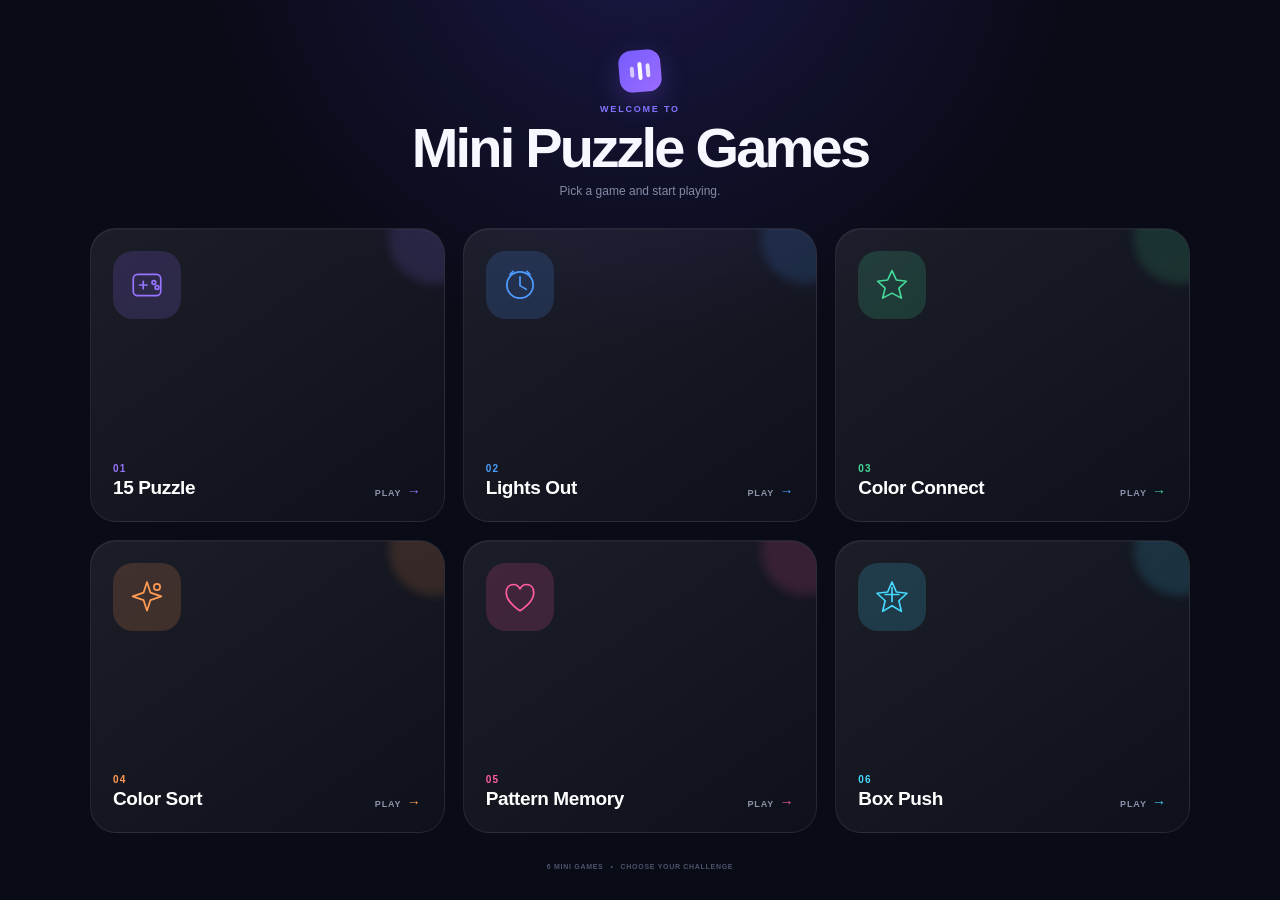
==== index.html @ 1671855d "Add puzzle games" ====
<!DOCTYPE html>
<html lang="en">
<head>
  <meta charset="UTF-8">
  <meta name="viewport" content="width=device-width, initial-scale=1.0">
  <meta name="theme-color" content="#090b16">
  <title>Mini Puzzle Games</title>
  <link rel="stylesheet" href="style.css">
</head>

<body>

  <main class="launcher">

    <header class="hero">
      <div class="logo-mark">
        <span></span>
        <span></span>
        <span></span>
      </div>

      <p class="eyebrow">WELCOME TO</p>
      <h1>Mini Puzzle Games</h1>
      <p class="subtitle">Pick a game and start playing.</p>
    </header>

    <section class="games" aria-label="Mini puzzle games">

      <a class="game-card purple" href="puzzle1/index.html">
        <div class="icon">
          <svg viewBox="0 0 64 64" aria-hidden="true">
            <rect x="10" y="15" width="44" height="34" rx="7"/>
            <path d="M20 32h12M26 26v12"/>
            <circle cx="43" cy="28" r="3"/>
            <circle cx="48" cy="36" r="3"/>
          </svg>
        </div>
        <div class="game-info">
          <span class="game-number">01</span>
          <h2>15 Puzzle</h2>
          <span class="play">PLAY <b>→</b></span>
        </div>
      </a>

      <a class="game-card blue" href="puzzle2/index.html">
        <div class="icon">
          <svg viewBox="0 0 64 64" aria-hidden="true">
            <circle cx="32" cy="32" r="21"/>
            <path d="M32 19v14l10 6"/>
            <path d="M21 10l-5 5M43 10l5 5"/>
          </svg>
        </div>
        <div class="game-info">
          <span class="game-number">02</span>
          <h2>Lights Out</h2>
          <span class="play">PLAY <b>→</b></span>
        </div>
      </a>

      <a class="game-card green" href="puzzle3/index.html">
        <div class="icon">
          <svg viewBox="0 0 64 64" aria-hidden="true">
            <path d="M32 9l7 15 16 2-12 11 4 16-15-8-15 8 4-16-12-11 16-2z"/>
          </svg>
        </div>
        <div class="game-info">
          <span class="game-number">03</span>
          <h2>Color Connect</h2>
          <span class="play">PLAY <b>→</b></span>
        </div>
      </a>

      <a class="game-card orange" href="puzzle4/index.html">
        <div class="icon">
          <svg viewBox="0 0 64 64" aria-hidden="true">
            <path d="M32 8l5.5 17L55 31l-17.5 6L32 54l-5.5-17L9 31l17.5-6z"/>
            <circle cx="48" cy="16" r="5"/>
          </svg>
        </div>
        <div class="game-info">
          <span class="game-number">04</span>
          <h2>Color Sort</h2>
          <span class="play">PLAY <b>→</b></span>
        </div>
      </a>

      <a class="game-card pink" href="puzzle5/index.html">
        <div class="icon">
          <svg viewBox="0 0 64 64" aria-hidden="true">
            <path d="M32 54S10 41 10 25c0-8 5-13 12-13 5 0 8 3 10 7 2-4 5-7 10-7 7 0 12 5 12 13 0 16-22 29-22 29z"/>
          </svg>
        </div>
        <div class="game-info">
          <span class="game-number">05</span>
          <h2>Pattern Memory</h2>
          <span class="play">PLAY <b>→</b></span>
        </div>
      </a>

      <a class="game-card cyan" href="puzzle6/index.html">
        <div class="icon">
          <svg viewBox="0 0 64 64" aria-hidden="true">
            <path d="M32 8l7 16 17 2-13 12 4 17-15-9-15 9 4-17L8 26l17-2z"/>
            <path d="M32 17v22M21 28h22"/>
          </svg>
        </div>
        <div class="game-info">
          <span class="game-number">06</span>
          <h2>Box Push</h2>
          <span class="play">PLAY <b>→</b></span>
        </div>
      </a>

    </section>

    <footer>
      <span>6 MINI GAMES</span>
      <span>•</span>
      <span>CHOOSE YOUR CHALLENGE</span>
    </footer>

  </main>

  <script src="app.js"></script>
</body>
</html>
---- style.css ----
:root {
  --bg: #090b16;
  --card: #111525;
  --text: #f7f8ff;
  --muted: #858ba5;
  --border: rgba(255,255,255,.08);
}

* {
  box-sizing: border-box;
  margin: 0;
  padding: 0;
}

html,
body {
  width: 100%;
  min-height: 100%;
}

body {
  min-height: 100vh;
  min-height: 100dvh;

  background:
    radial-gradient(
      circle at 50% -10%,
      rgba(92,72,255,.20),
      transparent 38%
    ),
    var(--bg);

  color: var(--text);

  font-family:
    -apple-system,
    BlinkMacSystemFont,
    "Segoe UI",
    Roboto,
    Helvetica,
    Arial,
    sans-serif;

  overflow-x: hidden;
}

a {
  -webkit-tap-highlight-color: transparent;
}

/* =========================
   MAIN VIEWPORT
========================= */

.launcher {
  width: min(100% - 28px, 1100px);

  min-height: 100dvh;

  margin: 0 auto;

  padding:
    max(20px, env(safe-area-inset-top))
    0
    max(16px, env(safe-area-inset-bottom));

  display: grid;

  grid-template-rows: auto 1fr auto;

  gap: 18px;
}

/* =========================
   HEADER
========================= */

.hero {
  text-align: center;
}

.logo-mark {
  width: 42px;
  height: 42px;

  margin: 0 auto 12px;

  border-radius: 13px;

  display: flex;
  align-items: center;
  justify-content: center;

  gap: 4px;

  background: linear-gradient(
    135deg,
    #765cff,
    #9b6cff
  );

  box-shadow:
    0 10px 28px rgba(118,92,255,.28);

  transform: rotate(-5deg);
}

.logo-mark span {
  width: 4px;
  height: 18px;

  border-radius: 5px;

  background: white;
}

.logo-mark span:nth-child(1) {
  height: 11px;
  opacity: .65;
}

.logo-mark span:nth-child(3) {
  height: 14px;
  opacity: .8;
}

.eyebrow {
  color: #8275ff;

  font-size: 9px;
  font-weight: 800;

  letter-spacing: .2em;

  margin-bottom: 6px;
}

h1 {
  font-size: clamp(30px, 9vw, 56px);

  line-height: 1;

  letter-spacing: -.05em;

  font-weight: 900;
}

.subtitle {
  margin-top: 8px;

  color: var(--muted);

  font-size: 12px;
}

/* =========================
   GAME GRID
========================= */

.games {
  min-height: 0;

  display: grid;

  grid-template-columns: repeat(2, minmax(0, 1fr));

  grid-template-rows: repeat(3, minmax(0, 1fr));

  gap: 10px;
}

/* =========================
   GAME CARD
========================= */

.game-card {
  position: relative;

  min-width: 0;
  min-height: 0;

  padding: 13px;

  border: 1px solid var(--border);

  border-radius: 20px;

  overflow: hidden;

  text-decoration: none;

  color: white;

  background:
    linear-gradient(
      145deg,
      rgba(255,255,255,.075),
      rgba(255,255,255,.025)
    );

  box-shadow:
    inset 0 1px 0 rgba(255,255,255,.04);

  transition:
    transform .2s ease,
    border-color .2s ease,
    box-shadow .2s ease;

  display: flex;
  flex-direction: column;
}

/* decorative glow */

.game-card::before {
  content: "";

  position: absolute;

  width: 90px;
  height: 90px;

  right: -35px;
  top: -35px;

  border-radius: 50%;

  background: var(--accent);

  opacity: .14;

  filter: blur(5px);

  pointer-events: none;
}

.game-card:active {
  transform: scale(.96);
}

/* =========================
   ICON
========================= */

.icon {
  width: 44px;
  height: 44px;

  flex-shrink: 0;

  display: grid;
  place-items: center;

  border-radius: 14px;

  background:
    color-mix(
      in srgb,
      var(--accent) 17%,
      transparent
    );

  color: var(--accent);
}

.icon svg {
  width: 27px;
  height: 27px;

  fill: none;

  stroke: currentColor;

  stroke-width: 2.7;

  stroke-linecap: round;
  stroke-linejoin: round;
}

/* =========================
   CARD INFO
========================= */

.game-info {
  margin-top: auto;

  position: relative;

  padding-top: 8px;
}

.game-number {
  display: block;

  color: var(--accent);

  font-size: 8px;

  font-weight: 800;

  letter-spacing: .12em;

  margin-bottom: 3px;
}

.game-info h2 {
  font-size: clamp(13px, 3.5vw, 18px);

  font-weight: 800;

  letter-spacing: -.02em;

  white-space: nowrap;

  overflow: hidden;

  text-overflow: ellipsis;

  padding-right: 35px;
}

.play {
  position: absolute;

  right: 0;
  bottom: 0;

  color: #8d93aa;

  font-size: 7px;

  font-weight: 800;

  letter-spacing: .1em;
}

.play b {
  color: var(--accent);

  font-size: 14px;

  margin-left: 2px;
}

/* =========================
   COLORS
========================= */

.purple { --accent: #9674ff; }
.blue   { --accent: #4d9cff; }
.green  { --accent: #45d99a; }
.orange { --accent: #ff9b54; }
.pink   { --accent: #ff5d9e; }
.cyan   { --accent: #45d9ff; }

/* =========================
   FOOTER
========================= */

footer {
  display: flex;

  justify-content: center;
  align-items: center;

  gap: 7px;

  color: #4e536b;

  font-size: 7px;

  font-weight: 700;

  letter-spacing: .1em;
}

/* =========================
   TALLER PHONES
========================= */

@media (min-height: 700px) and (max-width: 649px) {

  .launcher {
    padding-top: max(28px, env(safe-area-inset-top));

    gap: 22px;
  }

  .logo-mark {
    width: 46px;
    height: 46px;
  }

  .games {
    gap: 12px;
  }

  .game-card {
    padding: 15px;
    border-radius: 21px;
  }

  .icon {
    width: 50px;
    height: 50px;
  }

  .icon svg {
    width: 30px;
    height: 30px;
  }
}

/* =========================
   SHORT PHONES
========================= */

@media (max-height: 650px) and (max-width: 649px) {

  .launcher {
    padding-top: max(12px, env(safe-area-inset-top));

    gap: 10px;
  }

  .hero {
    display: grid;

    grid-template-columns: auto 1fr;

    column-gap: 10px;

    text-align: left;

    align-items: center;
  }

  .logo-mark {
    grid-row: span 2;

    width: 38px;
    height: 38px;

    margin: 0;
  }

  .eyebrow {
    margin: 0;
  }

  h1 {
    font-size: 26px;
  }

  .subtitle {
    display: none;
  }

  .games {
    gap: 8px;
  }

  .game-card {
    padding: 10px;

    border-radius: 16px;
  }

  .icon {
    width: 38px;
    height: 38px;

    border-radius: 11px;
  }

  .icon svg {
    width: 23px;
    height: 23px;
  }

  .game-info {
    padding-top: 4px;
  }

  .game-number {
    font-size: 7px;
    margin-bottom: 2px;
  }

  .game-info h2 {
    font-size: 12px;
  }

  .play {
    font-size: 6px;
  }

  .play b {
    font-size: 11px;
  }

  footer {
    display: none;
  }
}

/* =========================
   TABLET / DESKTOP
========================= */

@media (min-width: 650px) {

  .launcher {
    padding-top: 50px;

    padding-bottom: 30px;

    gap: 30px;
  }

  .hero {
    margin-bottom: 0;
  }

  .games {
    grid-template-columns: repeat(3, minmax(0, 1fr));

    grid-template-rows: repeat(2, minmax(0, 1fr));

    gap: 18px;
  }

  .game-card {
    padding: 22px;

    border-radius: 26px;
  }

  .icon {
    width: 68px;
    height: 68px;

    border-radius: 20px;
  }

  .icon svg {
    width: 40px;
    height: 40px;
  }

  .game-number {
    font-size: 10px;
  }

  .game-info h2 {
    font-size: 19px;
  }

  .play {
    font-size: 9px;
  }
}

/* =========================
   DESKTOP HOVER
========================= */

@media (min-width: 900px) {

  .game-card:hover {
    transform: translateY(-4px);

    border-color:
      color-mix(
        in srgb,
        var(--accent) 55%,
        transparent
      );

    box-shadow:
      0 18px 40px rgba(0,0,0,.25),
      0 0 30px
      color-mix(
        in srgb,
        var(--accent) 12%,
        transparent
      );
  }

  .game-card::after {
    content: "";

    position: absolute;

    inset: 0;

    background:
      linear-gradient(
        120deg,
        transparent 30%,
        rgba(255,255,255,.035),
        transparent 70%
      );

    transform: translateX(-100%);

    transition: transform .6s ease;

    pointer-events: none;
  }

  .game-card:hover::after {
    transform: translateX(100%);
  }
}

/* =========================
   REDUCE MOTION
========================= */

@media (prefers-reduced-motion: reduce) {
  .game-card,
  .game-card::after {
    transition: none;
  }
}
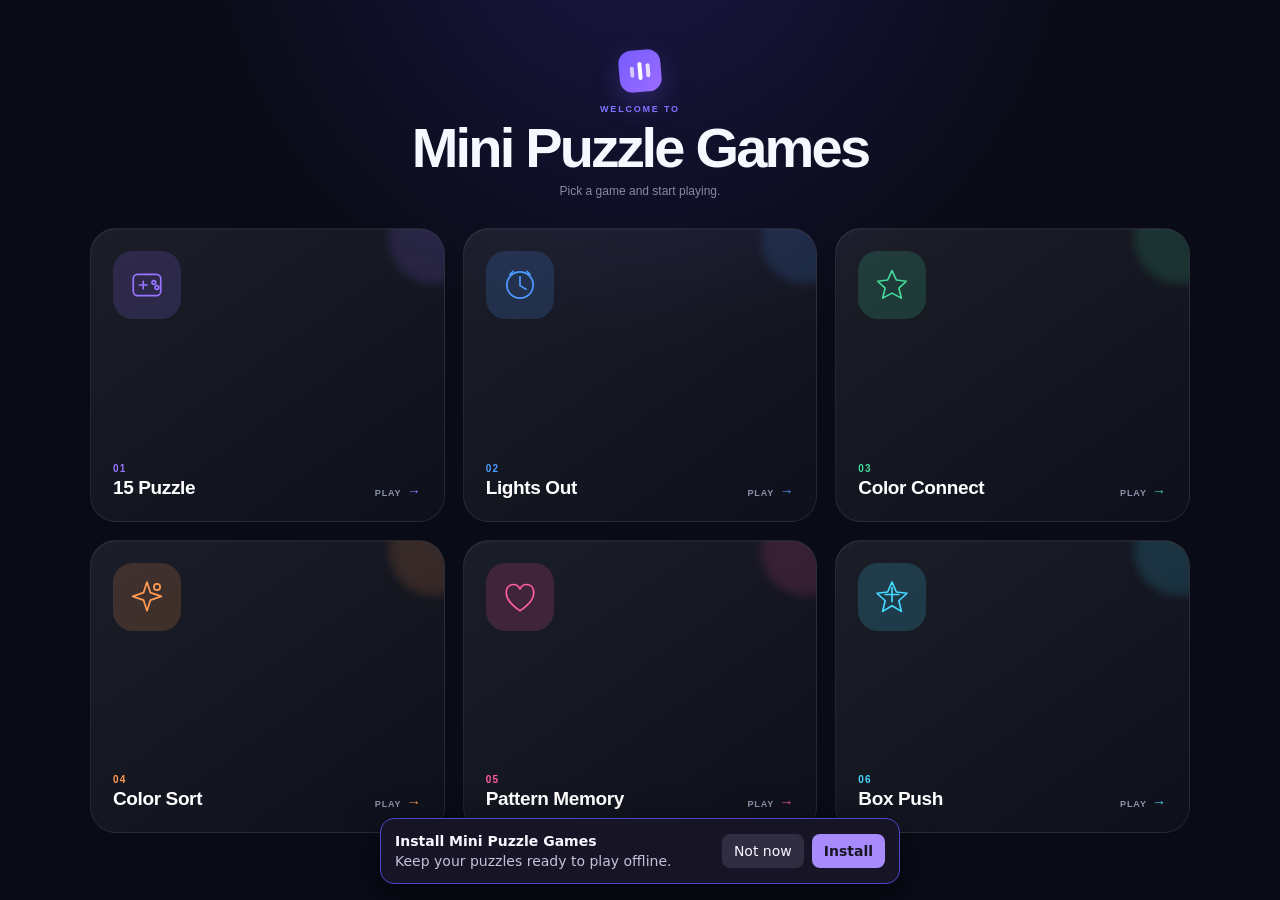
==== commit 7fef7023: "Fix install banner dismissal and fallback Co-authored-by: Copilot <223556219+Copilot@users.noreply.g" ====
--- a/index.html
+++ b/index.html
@@ -5,7 +5,20 @@
   <meta name="viewport" content="width=device-width, initial-scale=1.0">
   <meta name="theme-color" content="#090b16">
   <title>Mini Puzzle Games</title>
+  <link rel="manifest" href="./manifest.webmanifest">
+  <link rel="apple-touch-icon" href="./icons/icon-192.png">
+  <link rel="icon" href="./favicon.ico">
   <link rel="stylesheet" href="style.css">
+  <style>
+    #installBanner[hidden] { display: none; }
+    #installBanner { position: fixed; z-index: 1000; left: 50%; bottom: max(16px, env(safe-area-inset-bottom)); transform: translateX(-50%); width: min(520px, calc(100% - 24px)); display: flex; align-items: center; justify-content: space-between; gap: 14px; padding: 14px; border: 1px solid #5145cd; border-radius: 14px; background: #171525; color: #f7f8ff; box-shadow: 0 12px 36px #0008; font: 14px system-ui, sans-serif; }
+    #installBanner p { margin: 4px 0 0; color: #c5c1dc; }
+    #installBanner .install-actions { display: flex; gap: 8px; flex: 0 0 auto; }
+    #installBanner button { border: 0; border-radius: 8px; padding: 9px 12px; font: inherit; cursor: pointer; }
+    #installBanner #installBtn { background: #a78bfa; color: #171525; font-weight: 700; }
+    #installBanner #installLater { background: #302d42; color: #f7f8ff; }
+    @media (max-width: 480px) { #installBanner { align-items: stretch; flex-direction: column; } #installBanner .install-actions button { flex: 1; } }
+  </style>
 </head>
 
 <body>
@@ -122,5 +135,62 @@
   </main>
 
   <script src="app.js"></script>
+  <aside id="installBanner" role="region" aria-label="Install Mini Puzzle Games" hidden>
+    <div><strong>Install Mini Puzzle Games</strong><p>Keep your puzzles ready to play offline.</p></div>
+    <div class="install-actions">
+      <button id="installLater" type="button">Not now</button>
+      <button id="installBtn" type="button">Install</button>
+    </div>
+  </aside>
+  <script>
+    (() => {
+      const banner = document.getElementById("installBanner");
+      let deferredPrompt = null;
+      let dismissed = false;
+      const standalone = () =>
+        window.matchMedia?.("(display-mode: standalone)").matches ||
+        navigator.standalone === true;
+      const hide = () => { banner.hidden = true; };
+      const show = () => { banner.hidden = dismissed || standalone(); };
+      const dismiss = () => {
+        dismissed = true;
+        hide();
+      };
+
+      document.getElementById("installBtn").addEventListener("click", () => {
+        if (!deferredPrompt) {
+          window.alert("Use the install icon near the address bar or choose your browser menu's app-install option. On iPhone or iPad, use Share > Add to Home Screen.");
+          return;
+        }
+        const prompt = deferredPrompt;
+        deferredPrompt = null;
+        Promise.resolve(prompt.prompt()).catch(error => console.error("PWA install prompt failed:", error));
+        prompt.userChoice?.catch(error => console.error("PWA install choice failed:", error));
+        hide();
+      });
+      document.getElementById("installLater").addEventListener("click", dismiss);
+      window.addEventListener("beforeinstallprompt", event => {
+        event.preventDefault();
+        deferredPrompt = event;
+        show();
+      });
+      window.addEventListener("appinstalled", () => {
+        deferredPrompt = null;
+        hide();
+      });
+      show();
+      if (standalone()) hide();
+    })();
+  </script>
+ <script>
+if ("serviceWorker" in navigator) {
+  window.addEventListener("load", () => {
+    navigator.serviceWorker.register("./service-worker.js")
+      .then(() => console.log("PWA service worker registered"))
+      .catch(error => console.error("Service worker error:", error));
+  });
+}
+</script>
+
 </body>
 </html>
